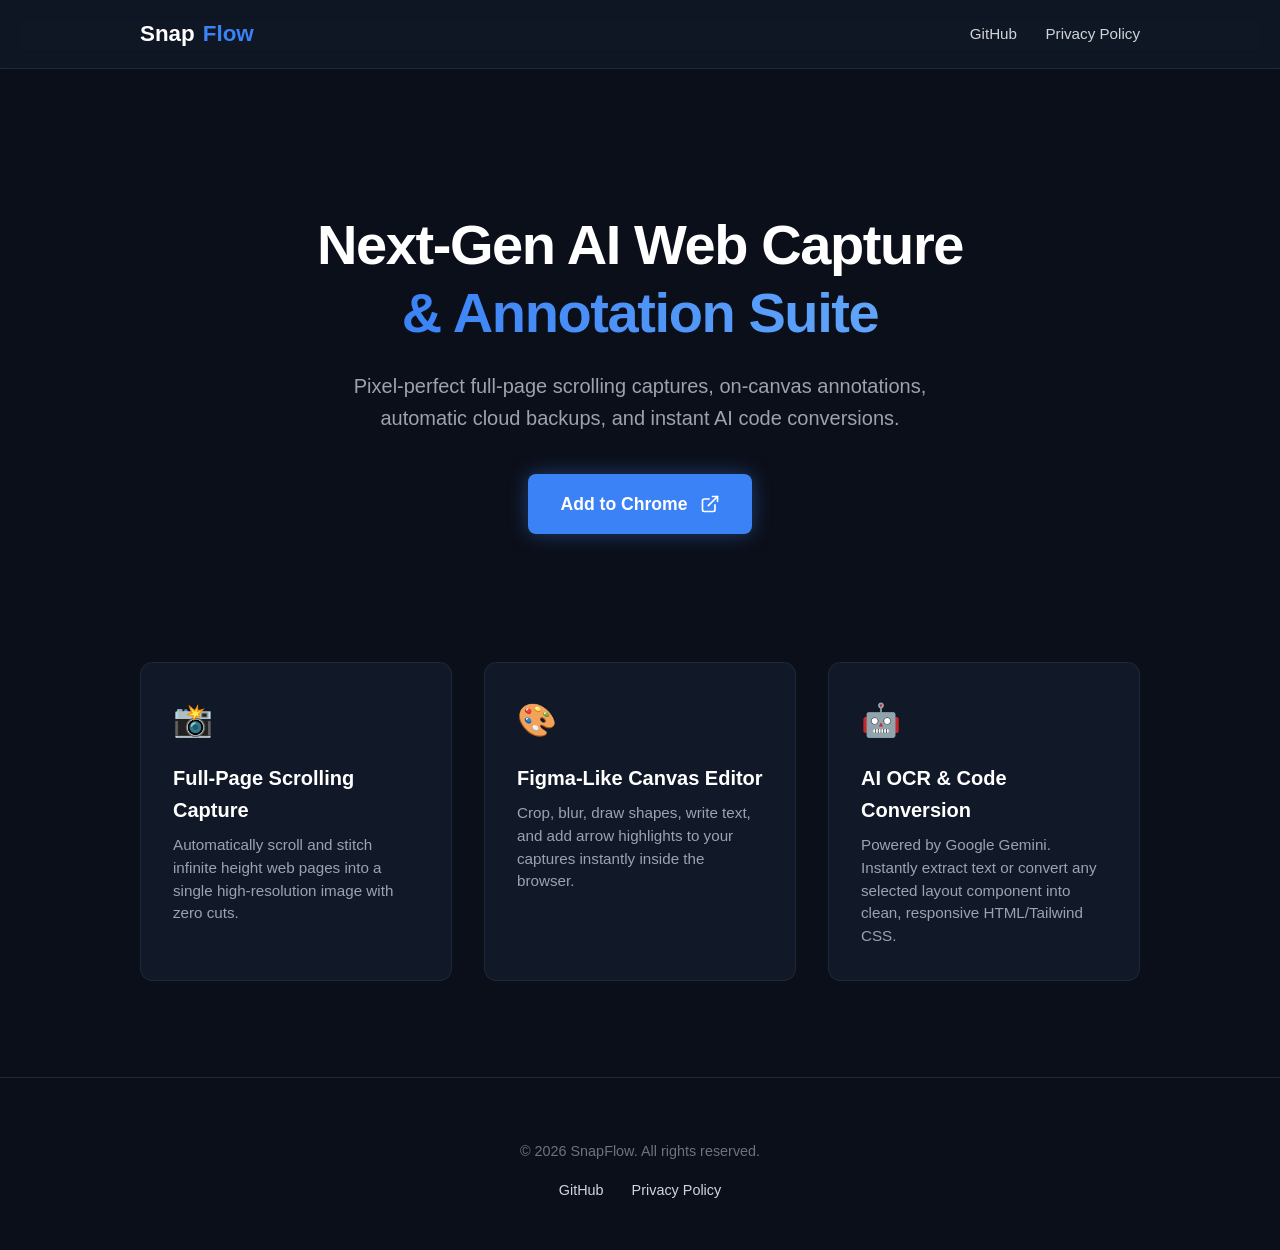
==== index.html @ f71f138d "Docs: Add landing page index.html with live Chrome Web Store link and update README" ====
<!DOCTYPE html>
<html lang="en">
<head>
    <meta charset="UTF-8">
    <meta name="viewport" content="width=device-width, initial-scale=1.0">
    <title>SnapFlow - AI Web Capture & Developer Utility Suite</title>
    <style>
        :root {
            --bg-color: #0b0f19;
            --card-bg: #111827;
            --text-color: #d1d5db;
            --title-color: #ffffff;
            --accent-color: #3b82f6;
            --accent-hover: #2563eb;
            --border-color: #1f2937;
            --glowing-neon: #3b82f6;
        }

        body {
            font-family: -apple-system, BlinkMacSystemFont, "Segoe UI", Roboto, Helvetica, Arial, sans-serif;
            background-color: var(--bg-color);
            color: var(--text-color);
            margin: 0;
            padding: 0;
            line-height: 1.6;
        }

        /* Navbar */
        nav {
            border-bottom: 1px solid var(--border-color);
            background-color: rgba(17, 24, 39, 0.8);
            backdrop-filter: blur(10px);
            position: sticky;
            top: 0;
            z-index: 100;
        }

        .nav-container {
            max-width: 1000px;
            margin: 0 auto;
            padding: 1rem 2rem;
            display: flex;
            justify-content: space-between;
            align-items: center;
        }

        .logo {
            font-size: 1.4rem;
            font-weight: 800;
            color: var(--title-color);
            text-decoration: none;
            display: flex;
            align-items: center;
            gap: 0.5rem;
        }

        .logo span {
            color: var(--accent-color);
        }

        .nav-links a {
            color: var(--text-color);
            text-decoration: none;
            margin-left: 1.5rem;
            font-size: 0.95rem;
            transition: color 0.2s;
        }

        .nav-links a:hover {
            color: var(--accent-color);
        }

        /* Hero Section */
        .hero {
            max-width: 800px;
            margin: 0 auto;
            padding: 6rem 2rem 4rem 2rem;
            text-align: center;
        }

        .hero h1 {
            font-size: 3.5rem;
            font-weight: 800;
            color: var(--title-color);
            line-height: 1.2;
            margin-bottom: 1.5rem;
            letter-spacing: -0.025em;
        }

        .hero h1 span {
            background: linear-gradient(to right, #3b82f6, #60a5fa);
            -webkit-background-clip: text;
            -webkit-text-fill-color: transparent;
        }

        .hero p {
            font-size: 1.25rem;
            color: #9ca3af;
            margin-bottom: 2.5rem;
            max-width: 600px;
            margin-left: auto;
            margin-right: auto;
        }

        .cta-btn {
            background-color: var(--accent-color);
            color: white;
            padding: 1rem 2rem;
            border-radius: 8px;
            font-size: 1.1rem;
            font-weight: 700;
            text-decoration: none;
            box-shadow: 0 0 20px rgba(59, 130, 246, 0.4);
            transition: all 0.2s;
            display: inline-flex;
            align-items: center;
            gap: 0.75rem;
        }

        .cta-btn:hover {
            background-color: var(--accent-hover);
            transform: translateY(-2px);
            box-shadow: 0 0 30px rgba(59, 130, 246, 0.6);
        }

        /* Features Section */
        .features {
            max-width: 1000px;
            margin: 4rem auto;
            padding: 0 2rem;
            display: grid;
            grid-template-columns: repeat(auto-fit, minmax(280px, 1fr));
            gap: 2rem;
        }

        .feature-card {
            background-color: var(--card-bg);
            border: 1px solid var(--border-color);
            border-radius: 12px;
            padding: 2rem;
            transition: all 0.3s;
        }

        .feature-card:hover {
            border-color: var(--accent-color);
            transform: translateY(-4px);
        }

        .feature-icon {
            font-size: 2rem;
            margin-bottom: 1rem;
        }

        .feature-card h3 {
            color: var(--title-color);
            font-size: 1.25rem;
            margin: 0 0 0.5rem 0;
        }

        .feature-card p {
            margin: 0;
            color: #9ca3af;
            font-size: 0.95rem;
            line-height: 1.5;
        }

        /* Footer */
        footer {
            border-top: 1px solid var(--border-color);
            padding: 3rem 2rem;
            text-align: center;
            margin-top: 6rem;
            color: #6b7280;
            font-size: 0.9rem;
        }

        footer p {
            margin-bottom: 1rem;
        }

        footer a {
            color: var(--text-color);
            text-decoration: none;
            margin: 0 0.75rem;
        }

        footer a:hover {
            color: var(--accent-color);
        }
    </style>
</head>
<body>
    <nav>
        <div class="nav-container">
            <a href="#" class="logo">Snap<span>Flow</span></a>
            <div class="nav-links">
                <a href="https://github.com/Seed-il/snap-flow" target="_blank">GitHub</a>
                <a href="privacy.html">Privacy Policy</a>
            </div>
        </div>
    </nav>

    <section class="hero">
        <h1>Next-Gen AI Web Capture <br><span>& Annotation Suite</span></h1>
        <p>Pixel-perfect full-page scrolling captures, on-canvas annotations, automatic cloud backups, and instant AI code conversions.</p>
        <a href="https://chromewebstore.google.com/detail/snapflow/oohajffdkbdnmmmhjdcnbicpkcjdjiap" class="cta-btn" target="_blank">
            <span>Add to Chrome</span>
            <svg width="20" height="20" viewBox="0 0 24 24" fill="none" stroke="currentColor" stroke-width="2" stroke-linecap="round" stroke-linejoin="round">
                <path d="M18 13v6a2 2 0 0 1-2 2H5a2 2 0 0 1-2-2V8a2 2 0 0 1 2-2h6"></path>
                <polyline points="15 3 21 3 21 9"></polyline>
                <line x1="10" y1="14" x2="21" y2="3"></line>
            </svg>
        </a>
    </section>

    <section class="features">
        <div class="feature-card">
            <div class="feature-icon">📸</div>
            <h3>Full-Page Scrolling Capture</h3>
            <p>Automatically scroll and stitch infinite height web pages into a single high-resolution image with zero cuts.</p>
        </div>
        <div class="feature-card">
            <div class="feature-icon">🎨</div>
            <h3>Figma-Like Canvas Editor</h3>
            <p>Crop, blur, draw shapes, write text, and add arrow highlights to your captures instantly inside the browser.</p>
        </div>
        <div class="feature-card">
            <div class="feature-icon">🤖</div>
            <h3>AI OCR & Code Conversion</h3>
            <p>Powered by Google Gemini. Instantly extract text or convert any selected layout component into clean, responsive HTML/Tailwind CSS.</p>
        </div>
    </section>

    <footer>
        <p>&copy; 2026 SnapFlow. All rights reserved.</p>
        <div class="footer-links">
            <a href="https://github.com/Seed-il/snap-flow" target="_blank">GitHub</a>
            <a href="privacy.html">Privacy Policy</a>
        </div>
    </footer>
</body>
</html>
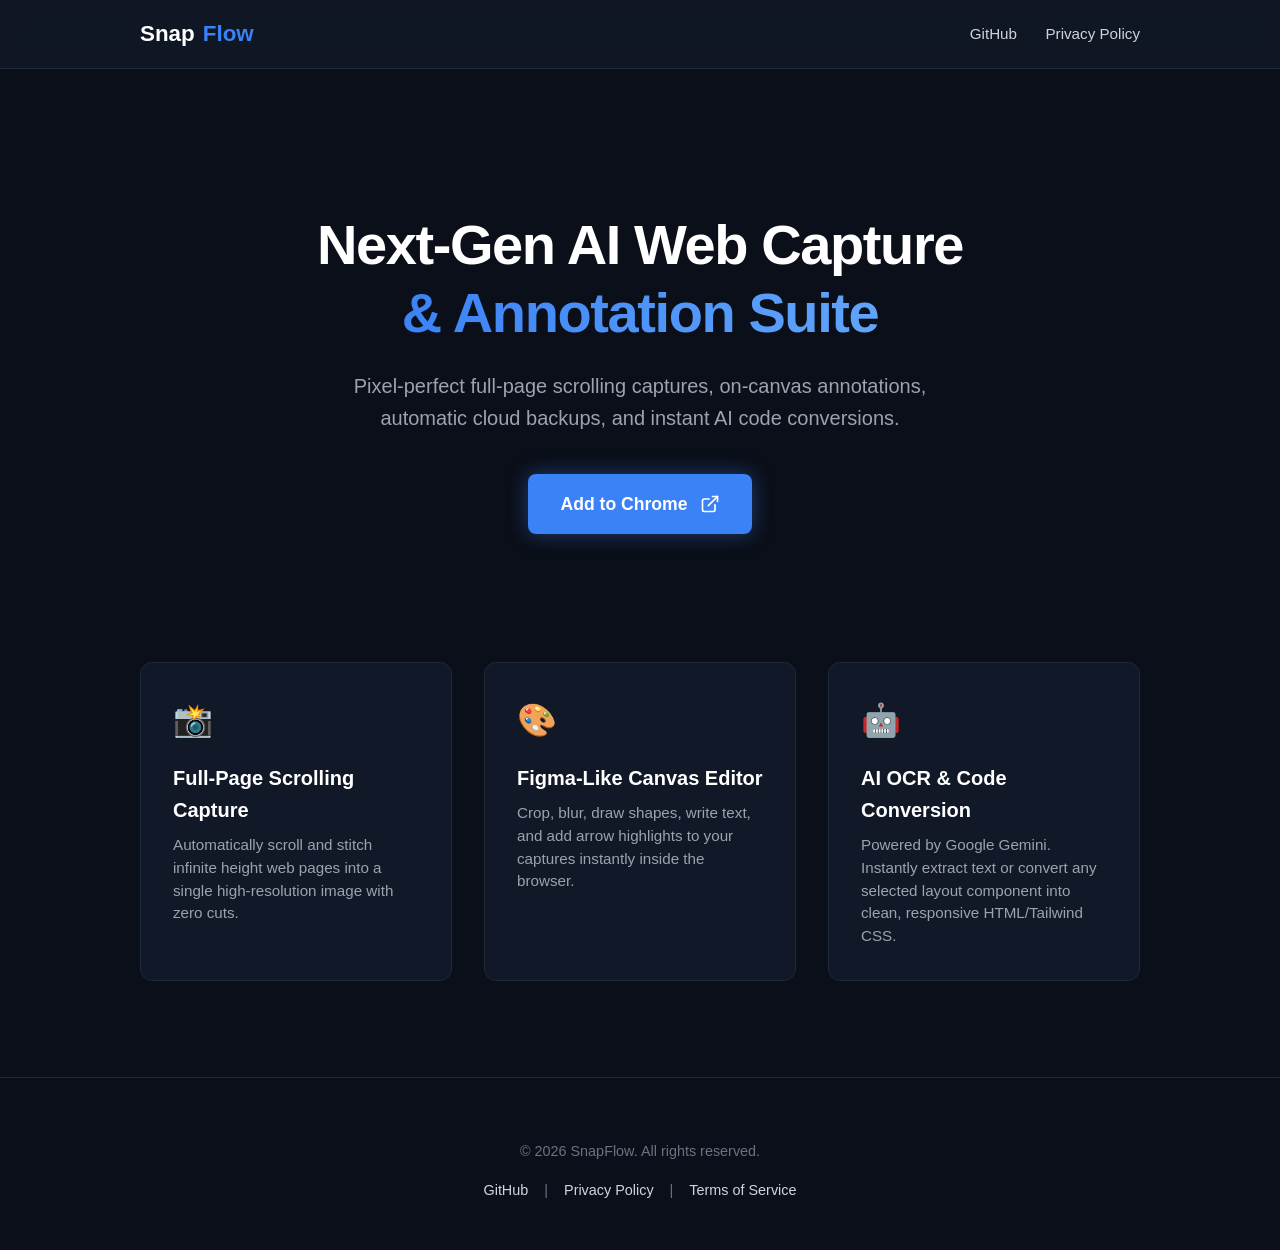
==== commit b1ebfc36: "Docs: Create Terms of Service page with disclaimers of warranty, limitation of liability, and refund" ====
--- a/index.html
+++ b/index.html
@@ -234,8 +234,9 @@
     <footer>
         <p>&copy; 2026 SnapFlow. All rights reserved.</p>
         <div class="footer-links">
-            <a href="https://github.com/Seed-il/snap-flow" target="_blank">GitHub</a>
-            <a href="privacy.html">Privacy Policy</a>
+            <a href="https://github.com/Seed-il/snap-flow" target="_blank">GitHub</a> | 
+            <a href="privacy.html">Privacy Policy</a> | 
+            <a href="terms.html">Terms of Service</a>
         </div>
     </footer>
 </body>
